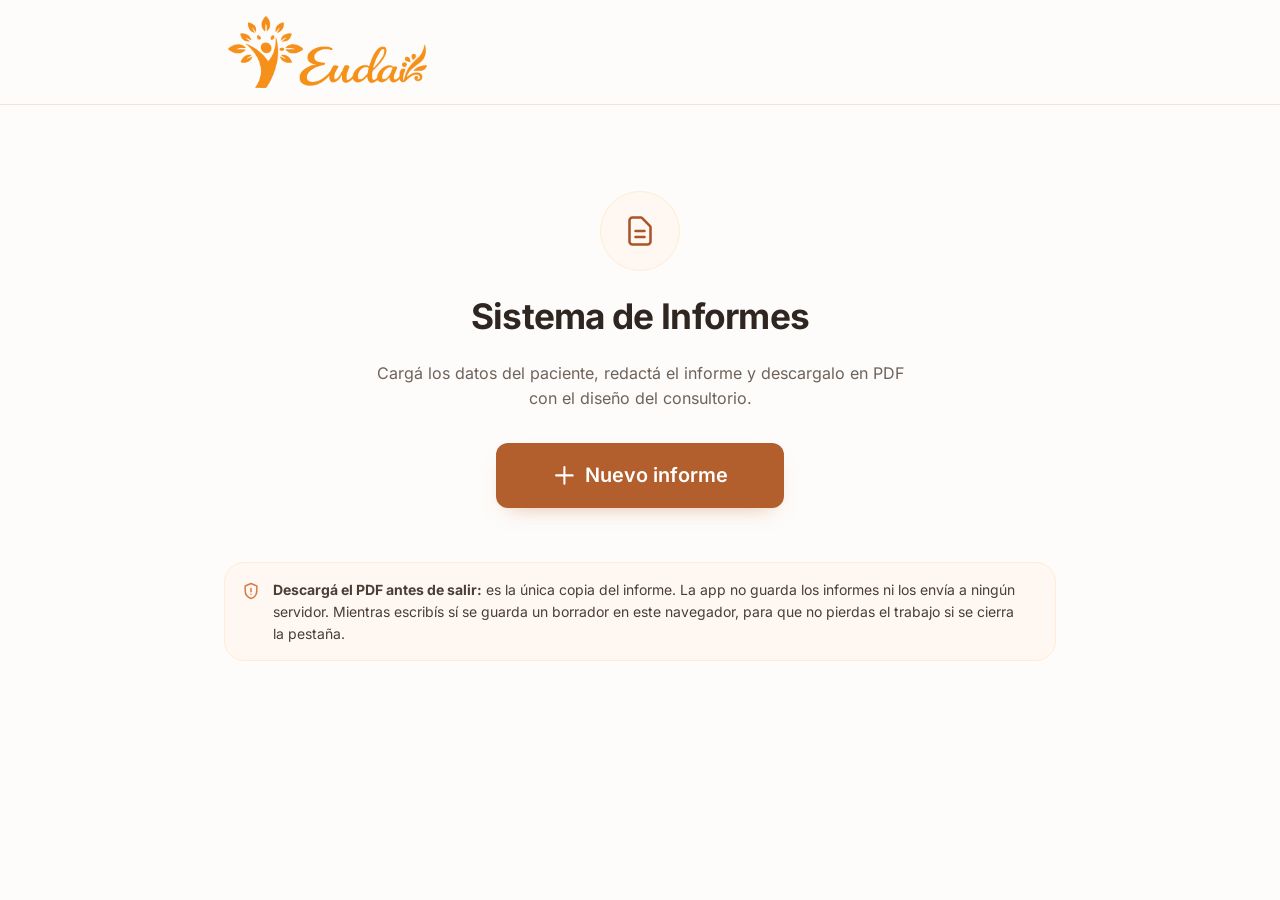
==== index.html @ 8e889660 "fix: carga sin saltos y cabecera fija en el celular - La transición de las vistas es sólo de opacida" ====
<!doctype html>
<html lang="es">
  <head>
    <meta charset="utf-8" />
    <meta name="viewport" content="width=device-width, initial-scale=1, viewport-fit=cover" />
    <title>Eudai · Sistema de Informes</title>
    <meta
      name="description"
      content="Generador de informes profesionales del consultorio Eudai: carga de datos del paciente, redacción del informe y descarga en PDF."
    />
    <meta name="color-scheme" content="light" />
    <meta name="theme-color" content="#fdfcfb" />
    <!-- Los informes contienen datos de salud: no deben indexarse nunca. -->
    <meta name="robots" content="noindex, nofollow" />
    <meta name="referrer" content="no-referrer" />

    <!-- Sólo el arbolito de la marca: a 16 px el logotipo completo es ilegible.
         El SVG sirve para todo tamaño; el PNG es para la pantalla de inicio de
         iOS, que rellena de negro cualquier transparencia. -->
    <link rel="icon" href="assets/favicon.svg" type="image/svg+xml" />
    <link rel="apple-touch-icon" href="assets/apple-touch-icon.png" />

    <!-- La tipografía de interfaz entra en el primer pintado: se precarga. -->
    <link
      rel="preload"
      href="assets/fonts/inter-latin.woff2"
      as="font"
      type="font/woff2"
      crossorigin
    />
    <link rel="stylesheet" href="css/app.css" />
    <!-- La hoja del informe se aplica a esta página sólo al imprimir: el
         informe se imprime desde el documento principal, no desde un iframe. -->
    <link rel="stylesheet" href="css/report.css" media="print" />

    <script src="js/boot.js"></script>
    <script type="module" src="js/app.js"></script>
  </head>

  <body>
    <a class="skip-link" href="#main">Saltar al contenido</a>

    <header class="site-header">
      <div class="shell site-header__inner">
        <a class="brand" href="#/" aria-label="Eudai — ir al inicio">
          <img
            class="brand__logo"
            src="assets/logo.png"
            alt="Eudai"
            width="1187"
            height="430"
          />
        </a>
      </div>
    </header>

    <main class="shell main" id="main" tabindex="-1">
      <!-- ===================== Inicio ===================== -->
      <section class="view" id="view-home" aria-labelledby="home-title">
        <div class="hero">
          <span class="hero__icon" aria-hidden="true">
            <svg viewBox="0 0 24 24" fill="none" stroke="currentColor" stroke-width="1.7">
              <path
                d="M9 12h6m-6 4h6m2 5H7a2 2 0 0 1-2-2V5a2 2 0 0 1 2-2h5.586a1 1 0 0 1 .707.293l5.414 5.414a1 1 0 0 1 .293.707V19a2 2 0 0 1-2 2z"
                stroke-linecap="round"
                stroke-linejoin="round"
              />
            </svg>
          </span>

          <h1 class="hero__title" id="home-title">Sistema de Informes</h1>
          <p class="hero__lead">
            Cargá los datos del paciente, redactá el informe y descargalo en PDF con el
            diseño del consultorio.
          </p>

          <div class="hero__actions">
            <a class="btn btn--primary" href="#/nuevo">
              <svg viewBox="0 0 24 24" fill="none" stroke="currentColor" stroke-width="2" aria-hidden="true">
                <path d="M12 4v16m8-8H4" stroke-linecap="round" />
              </svg>
              Nuevo informe
            </a>
          </div>
        </div>

        <p class="notice" data-privacy-notice>
          <svg viewBox="0 0 24 24" fill="none" stroke="currentColor" stroke-width="1.8" aria-hidden="true">
            <path
              d="M12 3l7 3v5.5c0 4.3-2.9 8.2-7 9.5-4.1-1.3-7-5.2-7-9.5V6l7-3z"
              stroke-linejoin="round"
            />
            <path d="M12 9v4m0 3h.01" stroke-linecap="round" />
          </svg>
          <span data-privacy-text>
            <strong>Descargá el PDF antes de salir:</strong> es la única copia
            del informe. La app no guarda los informes ni los envía a ningún
            servidor. Mientras escribís sí se guarda un borrador en este
            navegador, para que no pierdas el trabajo si se cierra la pestaña.
          </span>
        </p>
      </section>

      <!-- ===================== Nuevo informe ===================== -->
      <section class="view" id="view-form" aria-labelledby="form-title" hidden>
        <div class="view__header">
          <a class="btn-icon" href="#/" aria-label="Volver al inicio">
            <svg viewBox="0 0 24 24" fill="none" stroke="currentColor" stroke-width="2" aria-hidden="true">
              <path d="M10 19l-7-7 7-7m-7 7h18" stroke-linecap="round" stroke-linejoin="round" />
            </svg>
          </a>
          <h1 class="view__title" id="form-title">Nuevo informe</h1>
        </div>

        <form class="form" id="report-form" novalidate>
          <!-- ---------- Datos del paciente ---------- -->
          <fieldset class="fieldset card card--pad">
            <legend class="fieldset__legend">Datos del paciente</legend>

            <div class="grid">
              <div class="field field--wide" data-field="fecha">
                <label class="field__label" for="fecha">Fecha del informe</label>
                <input
                  class="control"
                  id="fecha"
                  name="fecha"
                  type="date"
                  required
                  min="1900-01-01"
                  aria-describedby="fecha-error"
                />
                <p class="field__error" id="fecha-error" role="alert"></p>
              </div>

              <div class="field field--wide" data-field="paciente">
                <label class="field__label" for="paciente">Nombre y apellido</label>
                <input
                  class="control"
                  id="paciente"
                  name="paciente"
                  type="text"
                  required
                  maxlength="80"
                  autocomplete="off"
                  spellcheck="false"
                  placeholder="Ej. Mateo Villalobos"
                  aria-describedby="paciente-error"
                />
                <p class="field__error" id="paciente-error" role="alert"></p>
              </div>

              <div class="field" data-field="dni">
                <label class="field__label" for="dni">
                  DNI <span class="field__optional">Opcional</span>
                </label>
                <input
                  class="control"
                  id="dni"
                  name="dni"
                  type="text"
                  inputmode="numeric"
                  maxlength="13"
                  autocomplete="off"
                  placeholder="Ej. 34.555.222"
                  aria-describedby="dni-error"
                />
                <p class="field__error" id="dni-error" role="alert"></p>
              </div>

              <div class="field" data-field="fecha_nacimiento">
                <label class="field__label" for="fecha_nacimiento">
                  Fecha de nacimiento <span class="field__optional">Opcional</span>
                </label>
                <input
                  class="control"
                  id="fecha_nacimiento"
                  name="fecha_nacimiento"
                  type="date"
                  min="1900-01-01"
                  aria-describedby="fecha_nacimiento-error"
                />
                <p class="field__error" id="fecha_nacimiento-error" role="alert"></p>
              </div>

              <div class="field" data-field="edad">
                <label class="field__label" for="edad">
                  Edad <span class="field__optional">Se calcula sola</span>
                </label>
                <input
                  class="control"
                  id="edad"
                  name="edad"
                  type="text"
                  inputmode="numeric"
                  maxlength="12"
                  autocomplete="off"
                  placeholder="Ej. 45"
                  aria-describedby="edad-error"
                />
                <p class="field__error" id="edad-error" role="alert"></p>
              </div>

              <div class="field" data-field="obra_social">
                <label class="field__label" for="obra_social">
                  Obra social / prepaga <span class="field__optional">Opcional</span>
                </label>
                <input
                  class="control"
                  id="obra_social"
                  name="obra_social"
                  type="text"
                  maxlength="60"
                  autocomplete="off"
                  placeholder="Ej. OSDE"
                  aria-describedby="obra_social-error"
                />
                <p class="field__error" id="obra_social-error" role="alert"></p>
              </div>

              <div class="field" data-field="numero_afiliado">
                <label class="field__label" for="numero_afiliado">
                  Número de afiliado <span class="field__optional">Opcional</span>
                </label>
                <input
                  class="control"
                  id="numero_afiliado"
                  name="numero_afiliado"
                  type="text"
                  maxlength="40"
                  autocomplete="off"
                  placeholder="Ej. 123456-01"
                  aria-describedby="numero_afiliado-error"
                />
                <p class="field__error" id="numero_afiliado-error" role="alert"></p>
              </div>

              <div class="field" data-field="telefono">
                <label class="field__label" for="telefono">
                  Teléfono <span class="field__optional">Opcional</span>
                </label>
                <input
                  class="control"
                  id="telefono"
                  name="telefono"
                  type="tel"
                  inputmode="tel"
                  maxlength="25"
                  autocomplete="off"
                  placeholder="Ej. 11 1234-5678"
                  aria-describedby="telefono-error"
                />
                <p class="field__error" id="telefono-error" role="alert"></p>
              </div>

              <div class="field field--wide" data-field="domicilio">
                <label class="field__label" for="domicilio">
                  Domicilio <span class="field__optional">Opcional</span>
                </label>
                <input
                  class="control"
                  id="domicilio"
                  name="domicilio"
                  type="text"
                  maxlength="120"
                  autocomplete="off"
                  placeholder="Ej. San Martín 123"
                  aria-describedby="domicilio-error"
                />
                <p class="field__error" id="domicilio-error" role="alert"></p>
              </div>

              <div class="field field--wide" data-field="diagnostico_medico">
                <label class="field__label" for="diagnostico_medico">
                  Diagnóstico médico <span class="field__optional">Opcional</span>
                </label>
                <input
                  class="control"
                  id="diagnostico_medico"
                  name="diagnostico_medico"
                  type="text"
                  maxlength="160"
                  autocomplete="off"
                  placeholder="Ej. Fractura de cadera izquierda"
                  aria-describedby="diagnostico_medico-error"
                />
                <p class="field__error" id="diagnostico_medico-error" role="alert"></p>
              </div>
            </div>
          </fieldset>

          <!-- ---------- Detalle clínico ---------- -->
          <fieldset class="fieldset card card--pad">
            <legend class="fieldset__legend">Detalle clínico</legend>

            <div class="grid">
              <div class="field field--wide" data-field="tipo_informe">
                <label class="field__label" for="tipo_informe">Tipo de informe</label>
                <select class="control" id="tipo_informe" name="tipo_informe" required aria-describedby="tipo_informe-error">
                  <option value="Informe inicial">Informe inicial</option>
                  <option value="Evolución">Evolución</option>
                  <option value="Alta kinésica">Alta kinésica</option>
                  <option value="Solicitud de sesiones">Solicitud de sesiones</option>
                  <option value="Informe para obra social">Informe para obra social</option>
                </select>
                <p class="field__error" id="tipo_informe-error" role="alert"></p>
              </div>

              <div class="field field--wide" data-field="contenido">
                <label class="field__label" for="contenido">
                  Contenido del informe
                  <span class="char-count" id="char-count" data-char-count>0 caracteres</span>
                </label>
                <textarea
                  class="control"
                  id="contenido"
                  name="contenido"
                  required
                  maxlength="20000"
                  rows="12"
                  placeholder="Redactá el informe completo acá. Si el texto no entra en una hoja, se reparte en las que hagan falta."
                  aria-describedby="contenido-error contenido-hint"
                ></textarea>
                <p class="field__hint" id="contenido-hint">
                  Los saltos de línea se respetan en el PDF.
                </p>
                <p class="field__error" id="contenido-error" role="alert"></p>
              </div>
            </div>
          </fieldset>

          <!-- ---------- Profesional ---------- -->
          <fieldset class="fieldset card card--pad">
            <legend class="fieldset__legend">Firma y profesional</legend>

            <div class="grid">
              <div class="field field--wide" data-field="profesional_responsable">
                <label class="field__label" for="profesional_responsable">
                  Profesional responsable
                </label>
                <input
                  class="control"
                  id="profesional_responsable"
                  name="profesional_responsable"
                  type="text"
                  required
                  maxlength="80"
                  autocomplete="off"
                  spellcheck="false"
                  placeholder="Ej. Lic. Virginia Hilt Peletti"
                  aria-describedby="profesional_responsable-error"
                />
                <p class="field__error" id="profesional_responsable-error" role="alert"></p>
              </div>

              <div class="field" data-field="matricula">
                <label class="field__label" for="matricula">Matrícula profesional</label>
                <input
                  class="control"
                  id="matricula"
                  name="matricula"
                  type="text"
                  required
                  maxlength="30"
                  autocomplete="off"
                  placeholder="Ej. M. P. 1536"
                  aria-describedby="matricula-error"
                />
                <p class="field__error" id="matricula-error" role="alert"></p>
              </div>

              <div class="field" data-field="especialidad">
                <label class="field__label" for="especialidad">Especialidad</label>
                <select class="control" id="especialidad" name="especialidad" required aria-describedby="especialidad-error">
                  <option value="Kinesiología">Kinesiología</option>
                  <option value="Nutrición">Nutrición</option>
                  <option value="Estimulación Visual">Estimulación Visual</option>
                  <option value="Podología">Podología</option>
                  <option value="Cosmiatría">Cosmiatría</option>
                </select>
                <p class="field__error" id="especialidad-error" role="alert"></p>
              </div>
            </div>
          </fieldset>

          <div class="form__actions">
            <button class="btn btn--primary" type="submit" data-submit>
              <svg viewBox="0 0 24 24" fill="none" stroke="currentColor" stroke-width="2" aria-hidden="true">
                <path
                  d="M17 17h2a2 2 0 0 0 2-2v-4a2 2 0 0 0-2-2H5a2 2 0 0 0-2 2v4a2 2 0 0 0 2 2h2m2 4h6a2 2 0 0 0 2-2v-4a2 2 0 0 0-2-2H9a2 2 0 0 0-2 2v4h10z"
                  stroke-linecap="round"
                  stroke-linejoin="round"
                />
              </svg>
              <span data-submit-label>Generar informe</span>
            </button>
            <button class="btn btn--ghost" type="button" data-clear>Limpiar</button>
          </div>
        </form>
      </section>

      <!-- ===================== Vista previa ===================== -->
      <section class="view" id="view-preview" aria-labelledby="preview-title" hidden>
        <div class="view__header">
          <button class="btn-icon" type="button" data-preview-back aria-label="Volver">
            <svg viewBox="0 0 24 24" fill="none" stroke="currentColor" stroke-width="2" aria-hidden="true">
              <path d="M10 19l-7-7 7-7m-7 7h18" stroke-linecap="round" stroke-linejoin="round" />
            </svg>
          </button>
          <h1 class="view__title" id="preview-title">Vista previa</h1>
          <button class="btn btn--primary" type="button" data-print>
            <svg viewBox="0 0 24 24" fill="none" stroke="currentColor" stroke-width="2" aria-hidden="true">
              <path d="M4 16v1a3 3 0 0 0 3 3h10a3 3 0 0 0 3-3v-1m-4-4l-4 4m0 0l-4-4m4 4V4" stroke-linecap="round" stroke-linejoin="round" />
            </svg>
            Descargar PDF
          </button>
        </div>

        <div class="preview">
          <div class="preview__stage" data-preview-stage>
            <iframe
              class="preview__doc"
              title="Vista previa del informe"
              data-preview-frame
            ></iframe>
          </div>
        </div>
        <p class="preview__status" role="status" data-preview-status></p>
      </section>
    </main>

    <!-- ===================== Diálogo de confirmación ===================== -->
    <dialog class="dialog" data-dialog aria-labelledby="dialog-title">
      <h2 class="dialog__title" id="dialog-title" data-dialog-title></h2>
      <p class="dialog__body" data-dialog-body></p>
      <form method="dialog" class="dialog__actions">
        <button class="btn btn--ghost" value="cancel" type="submit">Cancelar</button>
        <button class="btn btn--danger" value="confirm" type="submit" data-dialog-confirm>
          Confirmar
        </button>
      </form>
    </dialog>

    <!-- ===================== Avisos ===================== -->
    <div class="toast" data-toast role="status" aria-live="polite">
      <svg viewBox="0 0 24 24" fill="none" stroke="currentColor" stroke-width="2.5" aria-hidden="true" data-toast-icon>
        <path d="M5 13l4 4L19 7" stroke-linecap="round" stroke-linejoin="round" />
      </svg>
      <span data-toast-message></span>
    </div>

    <!-- Copia del informe que se manda a imprimir. En pantalla no se ve. -->
    <div class="print-root" data-print-root aria-hidden="true">
      <p class="print-root__empty">
        Para imprimir el informe, abrí la vista previa y usá el botón «Descargar PDF».
      </p>
    </div>
  </body>
</html>
---- css/app.css ----
@charset "UTF-8";

/* ==========================================================================
   Eudai · Sistema de Informes — hoja de estilos de la aplicación
   Orden: fuentes · tokens · reset · layout · componentes · utilidades
   ========================================================================== */

/* --------------------------------------------------------------------------
   1. Tipografías (variables, auto-hospedadas: sin terceros, CSP estricta)
   -------------------------------------------------------------------------- */

/* `optional` y no `swap`: con `swap` el texto se dibuja con la tipografía del
   sistema y se redibuja cuando llega Inter, y en el celular eso se ve como un
   salto de todos los textos y botones. Inter está precargada, así que casi
   siempre llega a tiempo; si no, esa carga se queda con la del sistema y la
   siguiente ya la tiene en caché. */
@font-face {
  font-family: "Inter var";
  font-style: normal;
  font-weight: 100 900;
  font-display: optional;
  src: url("../assets/fonts/inter-latin.woff2") format("woff2");
  unicode-range: U+0000-00FF, U+0131, U+0152-0153, U+02BB-02BC, U+02C6, U+02DA,
    U+02DC, U+0304, U+0308, U+0329, U+2000-206F, U+20AC, U+2122, U+2191, U+2193,
    U+2212, U+2215, U+FEFF, U+FFFD;
}

@font-face {
  font-family: "Inter var";
  font-style: normal;
  font-weight: 100 900;
  font-display: optional;
  src: url("../assets/fonts/inter-latin-ext.woff2") format("woff2");
  unicode-range: U+0100-02BA, U+02BD-02C5, U+02C7-02CC, U+02CE-02D7, U+02DD-02FF,
    U+0304, U+0308, U+0329, U+1D00-1DBF, U+1E00-1E9F, U+1EF2-1EFF, U+2020,
    U+20A0-20AB, U+20AD-20C0, U+2113, U+2C60-2C7F, U+A720-A7FF;
}

/* La tipografía del informe también se declara acá: al imprimir, el informe
   vive en este documento y tiene que estar cargada antes de abrir el diálogo. */
@font-face {
  font-family: "Montserrat var";
  font-style: normal;
  font-weight: 100 900;
  font-display: swap;
  src: url("../assets/fonts/montserrat-latin.woff2") format("woff2");
  unicode-range: U+0000-00FF, U+0131, U+0152-0153, U+02BB-02BC, U+02C6, U+02DA,
    U+02DC, U+0304, U+0308, U+0329, U+2000-206F, U+20AC, U+2122, U+2191, U+2193,
    U+2212, U+2215, U+FEFF, U+FFFD;
}

/* --------------------------------------------------------------------------
   2. Tokens de diseño
   -------------------------------------------------------------------------- */

:root {
  color-scheme: light;

  /* Marca ------------------------------------------------------------------
     El naranja de marca (#d67b45) da 3.1:1 sobre blanco: alcanza para
     superficies e íconos, pero no para texto ni para un botón con texto
     blanco encima. Por eso la marca tiene dos tonos separados por función:
     `--brand-500` pinta, `--brand-ink` y `--brand-600` llevan texto. */
  --brand-50: #fff7f1;
  --brand-100: #ffedd5;
  --brand-200: #f5dcc8;
  --brand-300: #e29a6e;
  --brand-500: #d67b45; /* decorativo: rellenos, bordes, foco */
  --brand-600: #b25e2d; /* fondo del botón principal — 4.63:1 con blanco */
  --brand-700: #9c4f26; /* hover del botón principal */
  --brand-ink: #a8562a; /* texto de marca sobre claro — 5.21:1 */

  /* Neutros --------------------------------------------------------------- */
  --ink-900: #2f2621; /* 14.4:1 */
  --ink-700: #4a3e37; /* 9.4:1  */
  --ink-500: #6f6259; /* 5.9:1  — etiquetas y texto de apoyo */
  --ink-400: #7a6d63; /* 5.0:1  — pistas, «Opcional», metadatos */
  --ink-placeholder: #8e8177; /* 3.6:1 — es una pista, no contenido */

  --surface-page: #fdfcfb;
  --surface-card: #fff;
  --surface-sunken: #f4f1ed;
  --surface-field: rgb(250 243 238 / 55%);

  --line: #efe4da; /* separadores decorativos */
  --line-control: #a68b7b; /* borde de campos — 3.2:1, exigido por 1.4.11 */
  --line-strong: #8f7462; /* mismo borde, en hover */

  /* Estados --------------------------------------------------------------- */
  --danger-500: #c0392b;
  --danger-100: #fdecea;

  /* Tipografía ------------------------------------------------------------ */
  --font-sans: "Inter var", ui-sans-serif, system-ui, -apple-system,
    "Segoe UI", Roboto, "Helvetica Neue", Arial, sans-serif;

  /* Escala fluida: crece con el viewport entre 360px y 1200px */
  --step--2: clamp(0.688rem, 0.67rem + 0.08vw, 0.75rem);
  --step--1: clamp(0.813rem, 0.79rem + 0.11vw, 0.875rem);
  --step-0: clamp(0.938rem, 0.91rem + 0.13vw, 1rem);
  --step-1: clamp(1.063rem, 1rem + 0.3vw, 1.25rem);
  --step-2: clamp(1.25rem, 1.13rem + 0.57vw, 1.625rem);
  --step-3: clamp(1.5rem, 1.25rem + 1.19vw, 2.25rem);

  --leading-tight: 1.2;
  --leading-normal: 1.55;

  /* Espaciado (base 4px, progresión fluida en los tramos grandes) --------- */
  --space-1: 0.25rem;
  --space-2: 0.5rem;
  --space-3: 0.75rem;
  --space-4: 1rem;
  --space-5: 1.5rem;
  --space-6: clamp(1.25rem, 1rem + 1.2vw, 2rem);
  --space-7: clamp(2rem, 1.5rem + 2.4vw, 3.5rem);

  /* Formas ---------------------------------------------------------------- */
  --radius-sm: 0.5rem;
  --radius-md: 0.75rem;
  --radius-lg: 1.25rem;
  --radius-xl: clamp(1.25rem, 0.9rem + 1.6vw, 2rem);
  --radius-pill: 999rem;

  --shadow-sm: 0 1px 2px rgb(74 62 55 / 6%);
  --shadow-md: 0 4px 16px -6px rgb(74 62 55 / 18%);
  --shadow-lg: 0 18px 40px -22px rgb(74 62 55 / 40%);
  --shadow-brand: 0 10px 22px -12px rgb(214 123 69 / 55%);

  /* Movimiento ------------------------------------------------------------ */
  --ease: cubic-bezier(0.2, 0.7, 0.3, 1);
  --dur-fast: 120ms;
  --dur: 220ms;

  /* Layout ---------------------------------------------------------------- */
  --measure: 52rem;
  --gutter: clamp(1rem, 0.6rem + 2vw, 2rem);
  --control-height: 2.75rem; /* 44px — objetivo táctil mínimo */

  /* Safari en iOS hace zoom al enfocar un campo cuyo cuerpo mide menos de
     16px. El píxel va literal a propósito: el umbral de iOS es en píxeles CSS,
     no en rem, así que un `1rem` fallaría con la tipografía base reducida. El
     `max()` deja que el campo siga creciendo si el usuario agranda la letra.
     La alternativa habitual —`maximum-scale=1` en el viewport— desactiva el
     pellizco para ampliar y es un incumplimiento de accesibilidad (WCAG 1.4.4). */
  --control-font-size: max(16px, var(--step--1));

  /* El logotipo es un lockup apaisado (2,8:1): con poca altura queda diminuto
     en el celular, que es donde más se usa la app. */
  --brand-logo-height: clamp(3.5rem, 2.9rem + 2.6vw, 4.5rem);
  /* Alto de la cabecera: el logo, su área de toque y el aire de la barra. */
  --header-block: calc(var(--brand-logo-height) + 2rem);
  --header-offset: calc(var(--header-block) + 1px + env(safe-area-inset-top, 0px));
  --z-header: 10;
  --z-toast: 60;
}

@media (prefers-reduced-motion: reduce) {
  :root {
    --dur-fast: 0ms;
    --dur: 0ms;
  }

  *,
  *::before,
  *::after {
    animation-duration: 1ms !important;
    animation-iteration-count: 1 !important;
    transition-duration: 1ms !important;
    scroll-behavior: auto !important;
  }
}

/* --------------------------------------------------------------------------
   3. Reset
   -------------------------------------------------------------------------- */

*,
*::before,
*::after {
  box-sizing: border-box;
}

* {
  margin: 0;
}

html {
  /* Lo que se enfoca o se busca por ancla no queda tapado por la cabecera. */
  scroll-padding-block-start: calc(var(--header-offset) + var(--space-3));
  -webkit-text-size-adjust: 100%;
  scroll-behavior: smooth;

  /* El color va también en la raíz: el área que asoma al sobre-scrollear, o
     cuando el navegador móvil esconde su barra, la pinta el lienzo, y sin un
     fondo en <html> quedaba una franja negra al final del scroll. */
  background-color: var(--surface-page);

  /* Sin rebote elástico, así no hay área de sobre-scroll que mostrar (y de
     paso no se recarga la página por arrastrar de más hacia abajo). */
  overscroll-behavior-y: none;
}

body {
  min-block-size: 100svh;
  /* Lugar de la cabecera fija. */
  padding-block-start: var(--header-offset);
  font-family: var(--font-sans);
  font-size: var(--step-0);
  line-height: var(--leading-normal);
  color: var(--ink-700);
  background-color: var(--surface-page);
  -webkit-font-smoothing: antialiased;
  text-rendering: optimizeLegibility;
}

img,
svg {
  display: block;
  max-inline-size: 100%;
}

input,
button,
textarea,
select {
  font: inherit;
  color: inherit;
}

button {
  cursor: pointer;
  background: none;
  border: 0;
}

h1,
h2,
h3 {
  line-height: var(--leading-tight);
  text-wrap: balance;
}

p,
li {
  text-wrap: pretty;
}

/* El anillo de foco se limita a lo que se puede enfocar de verdad. Con un
   `:focus-visible` universal, cualquier contenedor que reciba el foco por
   programa —el <main>, el título de la vista al cambiar de pantalla— se
   dibujaba con un borde naranja alrededor de media pantalla. Safari es
   bastante más propenso a mostrarlo que Chrome. */
a:focus-visible,
button:focus-visible,
input:focus-visible,
select:focus-visible,
textarea:focus-visible,
summary:focus-visible,
[tabindex]:not([tabindex="-1"]):focus-visible {
  outline: 2px solid var(--brand-500);
  outline-offset: 2px;
  border-radius: var(--radius-sm);
}

/* Los contenedores que sólo se enfocan por programa nunca muestran anillo:
   no son alcanzables con Tab, así que ahí sólo desorienta. */
[tabindex="-1"]:focus,
[tabindex="-1"]:focus-visible {
  outline: none;
}

::selection {
  background: var(--brand-100);
  color: var(--ink-900);
}

/* Scrollbars discretos, alineados con la marca */
* {
  scrollbar-width: thin;
  scrollbar-color: var(--brand-200) transparent;
}

::-webkit-scrollbar {
  inline-size: 6px;
  block-size: 6px;
}

::-webkit-scrollbar-thumb {
  background: var(--brand-200);
  border-radius: var(--radius-pill);
}

::-webkit-scrollbar-thumb:hover {
  background: var(--brand-500);
}

/* --------------------------------------------------------------------------
   4. Layout
   -------------------------------------------------------------------------- */

.skip-link {
  position: absolute;
  inset-block-start: var(--space-2);
  inset-inline-start: var(--space-2);
  z-index: 100;
  padding: var(--space-2) var(--space-4);
  font-weight: 600;
  color: var(--surface-card);
  background: var(--ink-900);
  border-radius: var(--radius-md);
  transform: translateY(-200%);
  transition: transform var(--dur) var(--ease);
}

.skip-link:focus-visible {
  transform: translateY(0);
}

.shell {
  --shell-inline: min(100% - var(--gutter) * 2, var(--measure));

  inline-size: var(--shell-inline);
  margin-inline: auto;
}

/* Cabecera opaca a propósito.
   Antes era translúcida con `backdrop-filter`, y en Safari de iOS eso fallaba
   por dos motivos a la vez: el desenfoque necesita el prefijo -webkit- (sin
   él no desenfoca nada y el contenido se ve pasar por detrás del 82 % de
   blanco), y un `backdrop-filter` sobre un elemento `sticky` hace que WebKit
   lo pierda durante el scroll con inercia. Un fondo sólido no tiene ninguno
   de los dos problemas, no cuesta nada de composición y sobre una barra con
   el logo el efecto no aportaba nada. */
.site-header {
  /* `fixed` y no `sticky`: en iOS una barra `sticky` se despega del borde
     mientras la barra del navegador se esconde o reaparece, y el contenido se
     ve pasar por el hueco entre la cabecera y el notch. Una barra fija queda
     anclada al borde, y Safari además extiende su color a la zona de la hora.
     El lugar que deja de ocupar lo repone el `padding` de <body>. */
  position: fixed;
  inset-block-start: 0;
  inset-inline: 0;
  z-index: var(--z-header);
  box-sizing: content-box;
  block-size: var(--header-block);
  padding-block-start: env(safe-area-inset-top, 0px);
  background: var(--surface-page);
  border-block-end: 1px solid var(--line);
}

.site-header__inner {
  display: flex;
  align-items: center;
  justify-content: space-between;
  gap: var(--space-4);
  block-size: 100%;
}

.brand {
  display: inline-flex;
  align-items: center;
  padding: var(--space-1);
  border-radius: var(--radius-md);
  transition: opacity var(--dur-fast) var(--ease);
}

.brand:hover {
  opacity: 0.75;
}

.brand__logo {
  block-size: var(--brand-logo-height);
  inline-size: auto;
  object-fit: contain;
}

.main {
  padding-block: var(--space-6) var(--space-7);
}

/* --------------------------------------------------------------------------
   5. Vistas (router por hash)
   -------------------------------------------------------------------------- */

.view[hidden] {
  display: none;
}

/* Primer pintado: `boot.js` avisa si hay que abrir directo en el formulario,
   así no se ve el inicio por un instante al recargar. */
[data-boot="form"] #view-home {
  display: none;
}

[data-boot="form"] #view-form {
  display: block;
}

/* La transición es sólo de opacidad y sólo al navegar (el router marca la
   vista que entra): en la carga inicial nada se mueve. */
.view.is-entering {
  animation: view-in var(--dur) var(--ease) both;
}

@keyframes view-in {
  from {
    opacity: 0;
  }
}

.view__header {
  display: flex;
  flex-wrap: wrap;
  align-items: center;
  gap: var(--space-3);
  margin-block-end: var(--space-5);
}

.view__title {
  flex: 1 1 12rem;
  font-size: var(--step-2);
  font-weight: 600;
  color: var(--ink-900);
}

/* --------------------------------------------------------------------------
   6. Portada
   -------------------------------------------------------------------------- */

.hero {
  display: grid;
  justify-items: center;
  gap: var(--space-5);
  padding-block: var(--space-7);
  text-align: center;
}

.hero__icon {
  display: grid;
  place-items: center;
  inline-size: 5rem;
  block-size: 5rem;
  color: var(--brand-ink);
  background: var(--brand-50);
  border: 1px solid var(--brand-100);
  border-radius: var(--radius-pill);
}

.hero__icon svg {
  inline-size: 2.25rem;
  block-size: 2.25rem;
}

.hero__title {
  font-size: var(--step-3);
  font-weight: 700;
  color: var(--ink-900);
  letter-spacing: -0.02em;
}

.hero__lead {
  max-inline-size: 34rem;
  color: var(--ink-500);
}

.hero__actions {
  display: flex;
  flex-wrap: wrap;
  justify-content: center;
  gap: var(--space-3);
  inline-size: 100%;
  margin-block-start: var(--space-2);
}

.hero__actions .btn {
  flex: 1 1 14rem;
  max-inline-size: 18rem;
  padding-block: var(--space-4);
  font-size: var(--step-1);
}

/* --------------------------------------------------------------------------
   7. Botones
   -------------------------------------------------------------------------- */

.btn {
  display: inline-flex;
  gap: var(--space-2);
  align-items: center;
  justify-content: center;
  min-block-size: var(--control-height);
  padding: var(--space-2) var(--space-5);
  font-size: var(--step--1);
  font-weight: 600;
  text-decoration: none;
  white-space: nowrap;
  border: 1px solid transparent;
  border-radius: var(--radius-md);
  transition:
    background-color var(--dur-fast) var(--ease),
    color var(--dur-fast) var(--ease),
    border-color var(--dur-fast) var(--ease),
    box-shadow var(--dur) var(--ease),
    transform var(--dur-fast) var(--ease);
}

.btn svg {
  flex: none;
  inline-size: 1.25em;
  block-size: 1.25em;
}

.btn:disabled {
  cursor: not-allowed;
  opacity: 0.55;
}

.btn:not(:disabled):active {
  transform: translateY(1px);
}

.btn--primary {
  color: #fff;
  background: var(--brand-600);
  box-shadow: var(--shadow-brand);
}

.btn--primary:not(:disabled):hover {
  background: var(--brand-700);
}

.btn--secondary {
  color: var(--brand-ink);
  background: var(--surface-card);
  border-color: var(--brand-300);
}

.btn--secondary:not(:disabled):hover {
  color: var(--brand-700);
  background: var(--brand-50);
  border-color: var(--brand-500);
}

.btn--ghost {
  color: var(--ink-500);
  font-weight: 500;
}

.btn--ghost:not(:disabled):hover {
  color: var(--ink-700);
  background: var(--surface-sunken);
}

.btn--danger {
  color: var(--danger-500);
  border-color: currentcolor;
}

.btn--danger:not(:disabled):hover {
  background: var(--danger-100);
}

/* Botón circular sólo-ícono (volver, eliminar…) */
.btn-icon {
  display: grid;
  flex: none;
  place-items: center;
  inline-size: var(--control-height);
  block-size: var(--control-height);
  color: var(--ink-500);
  border-radius: var(--radius-pill);
  transition:
    background-color var(--dur-fast) var(--ease),
    color var(--dur-fast) var(--ease);
}

.btn-icon svg {
  inline-size: 1.375rem;
  block-size: 1.375rem;
}

.btn-icon:hover {
  color: var(--ink-900);
  background: var(--surface-sunken);
}

.btn-icon--danger:hover {
  color: var(--danger-500);
  background: var(--danger-100);
}

/* --------------------------------------------------------------------------
   8. Tarjetas y formulario
   -------------------------------------------------------------------------- */

.card {
  background: var(--surface-card);
  border: 1px solid var(--line);
  border-radius: var(--radius-xl);
  box-shadow: var(--shadow-sm);
}

.card--pad {
  padding: var(--space-6);
}

.form {
  display: grid;
  gap: var(--space-5);
}

/* Sin `padding: 0`: iba después de `.card--pad` en la cascada y le anulaba el
   relleno. El `min-inline-size` neutraliza el `min-width: min-content` que los
   navegadores fuerzan en los fieldset y que desborda las rejillas internas. */
.fieldset {
  border: 0;
  min-inline-size: 0;
}

/* Un <legend> se dibuja sobre el borde del fieldset, no dentro de su relleno.
   El float lo devuelve al flujo normal como un bloque cualquiera, que es lo
   que necesita la tarjeta; la rejilla siguiente limpia el float. */
.fieldset__legend {
  float: left;
  inline-size: 100%;
  margin-block-end: var(--space-4);
  font-size: var(--step--2);
  font-weight: 700;
  color: var(--brand-ink);
  text-transform: uppercase;
  letter-spacing: 0.09em;
}

.grid {
  clear: both;
  display: grid;
  grid-template-columns: repeat(auto-fit, minmax(min(100%, 15rem), 1fr));
  gap: var(--space-4);
}

.field {
  display: grid;
  gap: var(--space-1);
  min-inline-size: 0;
}

.field--wide {
  grid-column: 1 / -1;
}

.field__label {
  display: flex;
  flex-wrap: wrap;
  gap: var(--space-2);
  align-items: baseline;
  justify-content: space-between;
  font-size: var(--step--2);
  font-weight: 700;
  color: var(--ink-500);
  text-transform: uppercase;
  letter-spacing: 0.05em;
}

.field__optional {
  font-weight: 500;
  text-transform: none;
  letter-spacing: 0;
  color: var(--ink-400);
}

.control {
  inline-size: 100%;
  min-inline-size: 0;
  min-block-size: var(--control-height);
  padding: var(--space-2) var(--space-4);
  font-size: var(--control-font-size);
  color: var(--ink-700);
  background: var(--surface-field);
  border: 1px solid var(--line-control);
  border-radius: var(--radius-md);
  appearance: none;
  transition:
    border-color var(--dur-fast) var(--ease),
    background-color var(--dur-fast) var(--ease),
    box-shadow var(--dur-fast) var(--ease);
}

.control::placeholder {
  color: var(--ink-placeholder);
}

.control:hover:not(:focus) {
  border-color: var(--line-strong);
}

.control:focus {
  outline: 0;
  background: var(--surface-card);
  border-color: var(--brand-500);
  box-shadow: 0 0 0 3px rgb(214 123 69 / 18%);
}

/* iOS normaliza mal la altura de los date inputs */
.control[type="date"] {
  block-size: var(--control-height);
  font-family: inherit;
}

textarea.control {
  min-block-size: 15rem;
  line-height: var(--leading-normal);
  resize: vertical;
  field-sizing: content; /* progresivo: crece con el contenido */
}

select.control {
  padding-inline-end: var(--space-7);
  background-image: url("data:image/svg+xml,%3Csvg xmlns='http://www.w3.org/2000/svg' viewBox='0 0 20 20' fill='none' stroke='%237a6d63' stroke-width='2' stroke-linecap='round' stroke-linejoin='round'%3E%3Cpath d='M5 8l5 5 5-5'/%3E%3C/svg%3E");
  background-repeat: no-repeat;
  background-position: right var(--space-4) center;
  background-size: 1.125rem;
}

/* Estado de error: sólo tras un intento de envío o al salir del campo */
.field--invalid .control,
.control[aria-invalid="true"] {
  border-color: var(--danger-500);
  background: var(--danger-100);
}

.field__error {
  display: none;
  gap: var(--space-1);
  align-items: center;
  font-size: var(--step--2);
  font-weight: 500;
  color: var(--danger-500);
}

.field--invalid .field__error {
  display: flex;
}

.field__hint {
  font-size: var(--step--2);
  color: var(--ink-400);
}

.char-count {
  font-variant-numeric: tabular-nums;
}

.char-count--warn {
  color: var(--danger-500);
}

.form__actions {
  display: flex;
  flex-wrap: wrap;
  gap: var(--space-3);
  align-items: center;
}

.form__actions .btn--primary {
  flex: 1 1 14rem;
}

/* --------------------------------------------------------------------------
   9. Vista previa del informe
   -------------------------------------------------------------------------- */

.preview {
  display: grid;
  justify-items: center;
  padding: var(--space-5) var(--space-4);
  background: var(--surface-sunken);
  border-radius: var(--radius-lg);
  box-shadow: inset 0 2px 8px rgb(74 62 55 / 8%);
}

/* El documento mide 794px (A4 a 96 dpi) y se reduce con transform:scale.
   El alto del hueco lo fija el JS según el escalado y el nº real de páginas. */
.preview__stage {
  position: relative;
  inline-size: 100%;
  max-inline-size: var(--preview-width, 794px);
  overflow: hidden;
}

.preview__doc {
  position: absolute;
  inset-block-start: 0;
  inset-inline-start: 0;
  inline-size: 794px;
  border: 0;
  transform: scale(var(--preview-scale, 1));
  transform-origin: top left;
}

.preview__status {
  margin-block-start: var(--space-3);
  font-size: var(--step--2);
  color: var(--ink-500);
}

/* --------------------------------------------------------------------------
   10. Avisos, diálogo y toast
   -------------------------------------------------------------------------- */

.notice {
  display: flex;
  gap: var(--space-3);
  align-items: flex-start;
  padding: var(--space-4);
  font-size: var(--step--1);
  color: var(--ink-700);
  background: var(--brand-50);
  border: 1px solid var(--brand-100);
  border-radius: var(--radius-lg);
}

.notice svg {
  flex: none;
  inline-size: 1.25rem;
  block-size: 1.25rem;
  margin-block-start: 0.1em;
  color: var(--brand-500);
}

.dialog {
  /* `margin: auto` es lo que centra un <dialog> modal, y lo pone la hoja de
     estilos del navegador. El reset `* { margin: 0 }` de más arriba lo pisaba
     y el cartel quedaba pegado arriba a la izquierda. */
  margin: auto;
  inline-size: min(100% - 2rem, 26rem);
  padding: var(--space-6);
  color: inherit;
  background: var(--surface-card);
  border: 1px solid var(--line);
  border-radius: var(--radius-lg);
  box-shadow: var(--shadow-lg);
}

.dialog::backdrop {
  background: rgb(47 38 33 / 45%);
  -webkit-backdrop-filter: blur(2px);
  backdrop-filter: blur(2px);
}

.dialog__title {
  margin-block-end: var(--space-2);
  font-size: var(--step-1);
  font-weight: 600;
  color: var(--ink-900);
}

.dialog__body {
  color: var(--ink-500);
}

.dialog__actions {
  display: flex;
  flex-wrap: wrap;
  gap: var(--space-2);
  justify-content: flex-end;
  margin-block-start: var(--space-5);
}

.toast {
  position: fixed;
  inset-block-end: var(--space-5);
  inset-inline: var(--space-4);
  z-index: var(--z-toast);
  display: flex;
  gap: var(--space-2);
  align-items: center;
  justify-content: center;
  inline-size: fit-content;
  max-inline-size: calc(100% - var(--space-4) * 2);
  margin-inline: auto;
  padding: var(--space-3) var(--space-5);
  font-size: var(--step--1);
  font-weight: 500;
  color: #fff;
  background: var(--ink-900);
  border-radius: var(--radius-pill);
  box-shadow: var(--shadow-lg);
  opacity: 0;
  transform: translateY(150%);
  transition:
    opacity var(--dur) var(--ease),
    transform var(--dur) var(--ease);
}

.toast[data-open="true"] {
  opacity: 1;
  transform: translateY(0);
}

.toast svg {
  flex: none;
  inline-size: 1.125rem;
  block-size: 1.125rem;
}

.toast[data-tone="error"] {
  background: var(--danger-500);
}

/* --------------------------------------------------------------------------
   11. Utilidades
   -------------------------------------------------------------------------- */

.visually-hidden {
  position: absolute !important;
  inline-size: 1px;
  block-size: 1px;
  padding: 0;
  margin: -1px;
  overflow: hidden;
  clip-path: inset(50%);
  white-space: nowrap;
  border: 0;
}

.stack > * + * {
  margin-block-start: var(--space-5);
}

.spinner {
  inline-size: 1.125em;
  block-size: 1.125em;
  border: 2px solid currentcolor;
  border-block-start-color: transparent;
  border-radius: var(--radius-pill);
  animation: spin 700ms linear infinite;
}

@keyframes spin {
  to {
    transform: rotate(1turn);
  }
}

/* Impresión.
   Safari en iOS no imprime un iframe: `print()` sobre su ventana imprime la
   página que lo contiene. Por eso el informe ya paginado se copia a
   `.print-root`, en este mismo documento, y se imprime la página entera con
   todo lo demás oculto. `report.css` se carga con media="print", así que sus
   reglas sólo rigen acá. */
.print-root {
  display: none;
}

@media print {
  body > *:not(.print-root) {
    display: none !important;
  }

  body {
    padding: 0;
  }

  .print-root {
    display: block;
    /* Se neutraliza lo que el informe heredaría de la interfaz. */
    font-size: 16px;
    line-height: normal;
    color: initial;
  }

  .print-root :is(h1, h2, h3, p, li) {
    text-wrap: initial;
  }

  .print-root__empty {
    padding: 2rem;
    font-family: var(--font-sans);
    font-size: 12pt;
  }

  /* WebKit en iOS (Safari, y Chrome que usa el mismo motor) ignora
     `@page { margin: 0 }`: imprime con sus propios márgenes (unos 6 mm a los
     lados y 14 mm arriba y abajo) y achica el contenido hasta que entre a lo
     ancho. Una hoja de 210 mm queda entonces al 94 % y mide 279 mm de alto
     contra 269 disponibles: el sobrante cae en una página extra, y el informe
     sale con el doble de hojas.
     La salida es ensanchar el contenido: al ser más ancho, iOS lo achica más y
     la hoja entra también a lo alto, centrada y con margen blanco.
     `-webkit-touch-callout` sólo existe en iOS, así que el resto de los
     navegadores sigue imprimiendo a página completa. */
  @supports (-webkit-touch-callout: none) {
    .print-root {
      inline-size: 230mm;
    }

    .print-root .page {
      margin-inline: auto;
    }
  }
}
---- css/report.css ----
@charset "UTF-8";

/* ==========================================================================
   Eudai · Documento del informe (A4)
   Se carga dentro del iframe de vista previa y es lo que se imprime.
   Todas las medidas van en mm para que pantalla e impresión coincidan.
   ========================================================================== */

@font-face {
  font-family: "Montserrat var";
  font-style: normal;
  font-weight: 100 900;
  font-display: swap;
  src: url("../assets/fonts/montserrat-latin.woff2") format("woff2");
  unicode-range: U+0000-00FF, U+0131, U+0152-0153, U+02BB-02BC, U+02C6, U+02DA,
    U+02DC, U+0304, U+0308, U+0329, U+2000-206F, U+20AC, U+2122, U+2191, U+2193,
    U+2212, U+2215, U+FEFF, U+FFFD;
}

@font-face {
  font-family: "Montserrat var";
  font-style: normal;
  font-weight: 100 900;
  font-display: swap;
  src: url("../assets/fonts/montserrat-latin-ext.woff2") format("woff2");
  unicode-range: U+0100-02BA, U+02BD-02C5, U+02C7-02CC, U+02CE-02D7, U+02DD-02FF,
    U+0304, U+0308, U+0329, U+1D00-1DBF, U+1E00-1E9F, U+1EF2-1EFF, U+2020,
    U+20A0-20AB, U+20AD-20C0, U+2113, U+2C60-2C7F, U+A720-A7FF;
}

@font-face {
  font-family: "Inter var";
  font-style: normal;
  font-weight: 100 900;
  font-display: swap;
  src: url("../assets/fonts/inter-latin.woff2") format("woff2");
  unicode-range: U+0000-00FF, U+0131, U+0152-0153, U+02BB-02BC, U+02C6, U+02DA,
    U+02DC, U+0304, U+0308, U+0329, U+2000-206F, U+20AC, U+2122, U+2191, U+2193,
    U+2212, U+2215, U+FEFF, U+FFFD;
}

@font-face {
  font-family: "Inter var";
  font-style: normal;
  font-weight: 100 900;
  font-display: swap;
  src: url("../assets/fonts/inter-latin-ext.woff2") format("woff2");
  unicode-range: U+0100-02BA, U+02BD-02C5, U+02C7-02CC, U+02CE-02D7, U+02DD-02FF,
    U+0304, U+0308, U+0329, U+1D00-1DBF, U+1E00-1E9F, U+1EF2-1EFF, U+2020,
    U+20A0-20AB, U+20AD-20C0, U+2113, U+2C60-2C7F, U+A720-A7FF;
}

/* --------------------------------------------------------------------------
   Tokens del documento
   -------------------------------------------------------------------------- */

:root {
  /* Paleta de marca del impreso */
  --cream: #f7f6f3;
  --page-2: #fcfcfc;
  --terracotta: #e2571c;
  --icon-stroke: #e85a1e;
  --icon-bg-strong: #f4ccb0;
  --icon-bg-soft: #f9efe9;
  --heading-orange: #f2863c;

  --card-bg: #f8f8f4;
  --card-border: #ecebe7;
  --field-rule: #ebcabc;

  --title-ink: #303038;
  --label-ink: #5e6367;

  --font-display: "Montserrat var", "Montserrat", "Helvetica Neue", Arial, sans-serif;
  --font-body: "Inter var", "Inter", ui-sans-serif, system-ui, sans-serif;

  --rule-thin: 0.45mm;
  --rule-title: 0.8mm;

  /* Geometría de la página */
  --page-w: 210mm;
  --page-h: 297mm;
  --margin-x: 11.3mm;

  /* Rejilla de campos de la ficha del paciente */
  --field-row: 8.6mm;
  --field-gap: 6mm;
}

/* --------------------------------------------------------------------------
   Reset
   -------------------------------------------------------------------------- */

*,
*::before,
*::after {
  box-sizing: border-box;
  margin: 0;
  padding: 0;

  /* Los fondos de color son parte del documento, no decoración de pantalla */
  -webkit-print-color-adjust: exact;
  print-color-adjust: exact;
}

html,
body {
  -webkit-font-smoothing: antialiased;
  -moz-osx-font-smoothing: grayscale;
  text-rendering: geometricPrecision;
}

img,
svg {
  display: block;
  max-inline-size: 100%;
}

body {
  font-family: var(--font-display);
  background: var(--cream);
}

@page {
  size: A4;
  margin: 0;
}

/* --------------------------------------------------------------------------
   Página
   -------------------------------------------------------------------------- */

.page {
  position: relative;
  inline-size: var(--page-w);
  block-size: var(--page-h);
  overflow: hidden;
  background: var(--cream);
  break-after: page;
  break-inside: avoid;
}

.page:last-of-type {
  break-after: auto;
}

.page--data {
  background: var(--page-2);
}

/* Fondo de la hoja: toda la decoración fija (ondas, marcas de agua, logotipo)
   va aplanada en una sola imagen opaca por tipo de hoja.
   Antes eran hasta seis PNG con transparencia superpuestos en cada página, y
   el visor de PDF de Chrome —que en Windows dibuja por CPU— tenía que
   mezclarlos uno por uno cada vez que se desplazaba la vista previa de
   impresión. Una imagen opaca no necesita mezcla. Los fondos se generan a
   partir del render del diseño original, a 2,5× para la impresora. */
.page__bg {
  position: absolute;
  inset: 0;
  z-index: 0;
  inline-size: 100%;
  block-size: 100%;
}

/* --------------------------------------------------------------------------
   Página 1 · portada
   -------------------------------------------------------------------------- */

.cover__title {
  position: absolute;
  inset-block-start: 117.3mm;
  inset-inline: 0;
  z-index: 2;
  font-size: 13.6mm;
  font-weight: 400;
  line-height: 1.46;
  color: var(--title-ink);
  text-align: center;
  letter-spacing: 0.3mm;
}

.cover__title span {
  display: block;
}

.cover__rule {
  position: absolute;
  inset-block-start: 159mm;
  inset-inline: 0;
  z-index: 2;
  inline-size: 78mm;
  block-size: var(--rule-title);
  margin-inline: auto;
  background: var(--terracotta);
}

/* Subtítulo con el tipo de informe (el original lo pedía pero no lo imprimía) */
.cover__kind {
  position: absolute;
  inset-block-start: 163.5mm;
  inset-inline: 0;
  z-index: 2;
  font-size: 4.2mm;
  font-weight: 500;
  color: var(--label-ink);
  text-align: center;
  text-transform: uppercase;
  letter-spacing: 1mm;
}

.cover__kind:empty {
  display: none;
}

/* Campos de portada ------------------------------------------------------ */

.cover__fields {
  position: absolute;
  inset-block-start: 175.6mm;
  /* Acotado también por la derecha: sin esto, un nombre largo empuja la fila
     fuera de la hoja en lugar de quedar contenido. */
  inset-inline: 63.1mm 11.3mm;
  z-index: 2;
  display: grid;
  /* minmax(0, 1fr) por el mismo motivo que en la ficha: los ítems de grid
     traen `min-width: auto` y un dato largo empuja la fila fuera de la hoja
     en lugar de quedar contenida. */
  grid-template-columns: minmax(0, 1fr);
  gap: 11.2mm;
}

.cover-field {
  display: flex;
  gap: 6.1mm;
  align-items: center;
  min-inline-size: 0;
  min-block-size: 16.8mm;
}

.cover-field__icon {
  flex: none;
  inline-size: 16.8mm;
  block-size: 16.8mm;
}

.cover-field__icon svg {
  inline-size: 100%;
  block-size: 100%;
}

.cover-field__text {
  display: flex;
  flex: 1;
  gap: 2.4mm;
  align-items: baseline;
  min-inline-size: 0;
}

.cover-field__label {
  font-size: 5.1mm;
  font-weight: 600;
  color: var(--label-ink);
  white-space: nowrap;
}

/* 62,8 mm es el largo de subrayado del diseño original y se respeta siempre
   que el dato entre. Si no entra, la línea se estira hasta el margen antes de
   recurrir a achicar la letra: es el ajuste que menos se nota. */
.cover-field__line {
  inline-size: fit-content;
  min-inline-size: 62.8mm;
  max-inline-size: 100%;
  overflow: hidden;
  line-height: 1.18;
  white-space: nowrap;
  border-block-end: var(--rule-thin) solid var(--terracotta);
}

.cover-field__value {
  display: inline-block;
  padding: 0 0.5mm 0.8mm;

  /* El JS baja --fit hasta 0.6 si el texto no entra, en vez de recortarlo */
  font-size: calc(4.6mm * var(--fit, 1));
  font-weight: 400;
  color: var(--title-ink);
}

/* --------------------------------------------------------------------------
   Páginas 2+ · encabezado común
   -------------------------------------------------------------------------- */

.sheet__meta {
  position: absolute;
  inset-block-start: 16.45mm;
  inset-inline-end: 10.5mm;
  z-index: 3;
  display: flex;
  gap: 4.5mm;
  align-items: center;
  block-size: 12.5mm;
}

.sheet__meta-title {
  margin-inline-end: 0.5mm;
  font-size: 4mm;
  font-weight: 400;
  color: var(--title-ink);
  white-space: nowrap;
  letter-spacing: 0.35mm;
}

.sheet__meta-sep {
  inline-size: 0.8mm;
  block-size: 12.5mm;
  background: var(--heading-orange);
  border-radius: 0.4mm;
}

.sheet__badge {
  display: grid;
  place-items: center;
  inline-size: 12.5mm;
  block-size: 12.5mm;
  font-size: 6mm;
  font-weight: 600;
  color: #fff;
  background: var(--heading-orange);
  border-radius: 50%;
}

/* Título de sección ------------------------------------------------------ */

.sheet__section {
  position: absolute;
  inset-block-start: 75.6mm;
  inset-inline-start: var(--margin-x);
  z-index: 3;
  display: flex;
  gap: 6.7mm;
  align-items: flex-start;
}

.sheet__section-icon {
  flex: none;
  inline-size: 13mm;
  block-size: 13mm;
}

.sheet__section-icon svg {
  inline-size: 100%;
  block-size: 100%;
}

.sheet__section-heading {
  padding-block-start: 3.3mm;
}

.sheet__section-title {
  font-size: 5.6mm;
  font-weight: 700;
  line-height: 1;
  color: var(--title-ink);
  letter-spacing: 0.2mm;
}

.sheet__section-title::after {
  content: "";
  display: block;
  inline-size: 13mm;
  block-size: 0.8mm;
  margin-block-start: 2.3mm;
  background: var(--icon-stroke);
}

/* --------------------------------------------------------------------------
   Página 2 · fichas
   -------------------------------------------------------------------------- */

.sheet__cards {
  position: absolute;
  inset-block-start: 95.1mm;
  inset-inline-start: var(--margin-x);
  z-index: 2;
  display: flex;
  gap: 6.7mm;
  align-items: flex-start;
  inline-size: 186.4mm;
}

.rcard {
  background: var(--card-bg);
  border: 0.2mm solid var(--card-border);
  border-radius: 3mm;
}

/* Las fichas fluyen (grid), no van posicionadas a mano: así entran los
   campos opcionales sin recalcular coordenadas una por una. */
.rcard--patient {
  flex: none;
  inline-size: 113.9mm;
  min-block-size: 133.8mm;
  padding: 8.4mm 5.2mm;
}

.rcard--professional {
  flex: none;
  inline-size: 65.8mm;
  min-block-size: 95.4mm;
  padding: 8.5mm 6mm;
}

.field-list {
  display: grid;
  /* minmax(0, 1fr): sin esto las filas se dimensionan por su contenido y un
     dato largo se derrama fuera de la tarjeta y de la hoja, en vez de
     recortarse dentro. Es el `min-width: auto` que traen los ítems de grid. */
  grid-template-columns: minmax(0, 1fr);
  gap: var(--field-gap);
  list-style: none;
}

.data-field {
  display: flex;
  gap: 6.9mm;
  align-items: stretch;
  min-inline-size: 0;
  min-block-size: var(--field-row);
}

.data-field__icon {
  flex: none;
  inline-size: var(--field-row);
  block-size: var(--field-row);
}

.data-field__icon svg {
  inline-size: 100%;
  block-size: 100%;
}

.data-field__body {
  position: relative;
  display: flex;
  flex: 1;
  flex-direction: column;
  justify-content: flex-end;
  min-inline-size: 0;
}

.data-field__label {
  margin-block-end: 1.1mm;
  font-size: 2.2mm;
  font-weight: 500;
  line-height: 1;
  color: var(--label-ink);
  white-space: nowrap;
}

.data-field__value {
  padding-inline-start: 0.5mm;
  padding-block-end: 0.7mm;
  overflow: hidden;
  font-size: calc(2.5mm * var(--fit, 1));
  line-height: 1.15;
  color: var(--title-ink);
  white-space: nowrap;
  border-block-end: 0.35mm solid var(--field-rule);
}

/* Último recurso cuando un dato no entra ni achicado: se reparte en dos
   líneas. Un apellido un punto más chico se lee; uno cortado al medio, no.
   El tope de dos líneas evita que una tarjeta crezca sin control. */
.cover-field__line.is-wrapped,
.data-field__value.is-wrapped {
  white-space: normal;
  overflow-wrap: break-word;
}

/* El tope se calcula con el cuerpo real del dato, no con la unidad `lh`: en la
   portada `lh` se resuelve contra la tipografía heredada por la línea, que no
   es la del valor, y el tope quedaba corto justo donde tiene que servir. */
.cover-field__line.is-wrapped {
  /* Con `box-sizing: border-box`, el tope tiene que contemplar también el
     relleno inferior del valor y el grosor del subrayado; si no, la segunda
     línea entra en el cálculo pero se recorta en pantalla. */
  max-block-size: calc(4.6mm * 1.18 * 2 * var(--fit, 1) + 0.8mm + var(--rule-thin));
}

.data-field__value.is-wrapped {
  max-block-size: calc(2.5mm * 1.15 * 2 * var(--fit, 1) + 0.7mm + 0.35mm);
}

/* Ficha del profesional: sin íconos por campo, con su propio encabezado */
.rcard--professional .field-list {
  gap: 7.5mm;
  margin-block-start: 8.4mm;
}

.rcard__heading {
  display: flex;
  gap: 3.5mm;
  align-items: flex-start;
}

.rcard__heading-icon {
  flex: none;
  inline-size: 12mm;
  block-size: 12mm;
}

.rcard__heading-icon svg {
  inline-size: 100%;
  block-size: 100%;
}

.rcard__heading-title {
  padding-block-start: 1.9mm;
  font-size: 5.4mm;
  font-weight: 700;
  line-height: 1;
  color: var(--title-ink);
  letter-spacing: 0.2mm;
}

.rcard__heading-title::after {
  content: "";
  display: block;
  inline-size: 15mm;
  block-size: 0.8mm;
  margin-block-start: 2.5mm;
  background: var(--icon-stroke);
}

.rcard--professional .data-field {
  display: block;
  block-size: auto;
}

.rcard--professional .data-field__label {
  margin-block-end: 2mm;
}

/* --------------------------------------------------------------------------
   Páginas de contenido · conclusiones
   -------------------------------------------------------------------------- */

.sheet__content {
  position: absolute;
  inset-block-start: 95.1mm;
  inset-inline-start: var(--margin-x);
  z-index: 2;
  inline-size: 186.4mm;
  block-size: 160mm;
  padding: 10mm;
  background: var(--card-bg);
  border: 0.2mm solid var(--card-border);
  border-radius: 3mm;
}

/* La hoja decorativa va dentro de la tarjeta y por detrás del cuerpo: en el
   original se dibujaba encima y tapaba el texto de las hojas más cargadas. */
.leaf-watermark {
  position: absolute;
  inset-block-end: 6mm;
  inset-inline-end: 7mm;
  z-index: 0;
  inline-size: 34.4mm;
  block-size: auto;
}

/* Caja de medida: el paginador corta el texto justo donde deja de entrar. */
.content-body {
  position: relative;
  z-index: 1;
  block-size: 100%;
  overflow: hidden;
  font-family: var(--font-body);
  font-size: 3.5mm;
  line-height: 1.6;
  color: var(--title-ink);
  text-align: justify;
  hyphens: auto;
  white-space: pre-wrap;
  overflow-wrap: break-word;
}

/* --------------------------------------------------------------------------
   Sólo en pantalla: las páginas se apilan como hojas sueltas
   -------------------------------------------------------------------------- */

@media screen {
  /* El marco se dimensiona al alto exacto del documento, así que no hay nada
     que desplazar; esto evita la barra por redondeo de subpíxeles y ahorra el
     atributo obsoleto scrolling="no" en el iframe. */
  html {
    overflow: hidden;
  }

  body {
    display: flex;
    flex-direction: column;
    gap: 6mm;
    align-items: center;
    padding-block: 6mm;
    background: transparent;
  }

  .page {
    flex: none;
    box-shadow:
      0 10px 15px -3px rgb(0 0 0 / 10%),
      0 4px 6px -2px rgb(0 0 0 / 5%);
  }
}

/* --------------------------------------------------------------------------
   Sprite de íconos y color heredado
   (sin atributos style inline: la CSP no permite estilos en línea)
   -------------------------------------------------------------------------- */

.sprite {
  position: absolute;
  inline-size: 0;
  block-size: 0;
  overflow: hidden;
}

.cover-field__icon svg,
.data-field__icon svg,
.rcard__heading-icon svg {
  color: var(--icon-stroke);
}
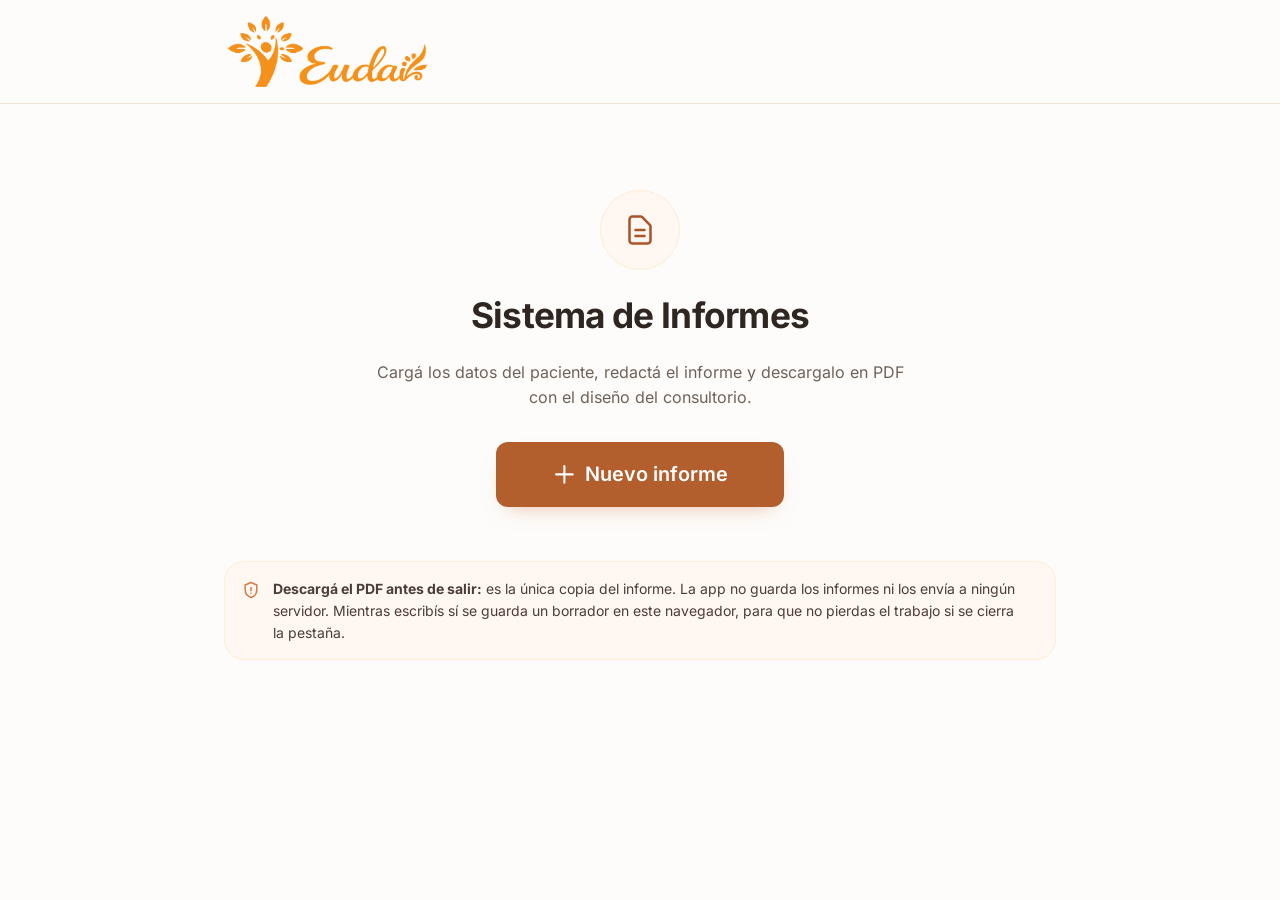
==== commit c93e8cf1: "fix: cabecera sin saltos ni hueco con la barra del navegador en iOS La cabecera fija con env(safe-ar" ====
--- a/index.html
+++ b/index.html
@@ -2,7 +2,11 @@
 <html lang="es">
   <head>
     <meta charset="utf-8" />
-    <meta name="viewport" content="width=device-width, initial-scale=1, viewport-fit=cover" />
+    <!-- Sin `viewport-fit=cover`: el navegador reserva solo la zona del notch
+         y de su barra, y la página nunca depende de `env(safe-area-inset-*)`,
+         que en Chrome para iOS cambia de valor cada vez que la barra se esconde
+         o reaparece. -->
+    <meta name="viewport" content="width=device-width, initial-scale=1" />
     <title>Eudai · Sistema de Informes</title>
     <meta
       name="description"
@@ -35,6 +39,16 @@
 
     <script src="js/boot.js"></script>
     <script type="module" src="js/app.js"></script>
+    <!-- Los módulos se piden todos juntos, no en cascada a medida que cada uno
+         descubre sus importaciones: en el celular eso sumaba casi un segundo. -->
+    <link rel="modulepreload" href="js/schema.js" />
+    <link rel="modulepreload" href="js/sanitize.js" />
+    <link rel="modulepreload" href="js/format.js" />
+    <link rel="modulepreload" href="js/validate.js" />
+    <link rel="modulepreload" href="js/store.js" />
+    <link rel="modulepreload" href="js/ui.js" />
+    <link rel="modulepreload" href="js/report.js" />
+    <link rel="modulepreload" href="js/keyboard.js" />
   </head>
 
   <body>
@@ -454,5 +468,8 @@
         Para imprimir el informe, abrí la vista previa y usá el botón «Descargar PDF».
       </p>
     </div>
+
+    <!-- Al recargar en el formulario, completa los campos antes de pintar. -->
+    <script src="js/restore.js"></script>
   </body>
 </html>
--- a/css/app.css
+++ b/css/app.css
@@ -149,7 +149,6 @@
   --brand-logo-height: clamp(3.5rem, 2.9rem + 2.6vw, 4.5rem);
   /* Alto de la cabecera: el logo, su área de toque y el aire de la barra. */
   --header-block: calc(var(--brand-logo-height) + 2rem);
-  --header-offset: calc(var(--header-block) + 1px + env(safe-area-inset-top, 0px));
   --z-header: 10;
   --z-toast: 60;
 }
@@ -186,24 +185,17 @@
 
 html {
   /* Lo que se enfoca o se busca por ancla no queda tapado por la cabecera. */
-  scroll-padding-block-start: calc(var(--header-offset) + var(--space-3));
+  scroll-padding-block-start: calc(var(--header-block) + 1px + var(--space-3));
   -webkit-text-size-adjust: 100%;
-  scroll-behavior: smooth;
 
   /* El color va también en la raíz: el área que asoma al sobre-scrollear, o
      cuando el navegador móvil esconde su barra, la pinta el lienzo, y sin un
      fondo en <html> quedaba una franja negra al final del scroll. */
   background-color: var(--surface-page);
-
-  /* Sin rebote elástico, así no hay área de sobre-scroll que mostrar (y de
-     paso no se recarga la página por arrastrar de más hacia abajo). */
-  overscroll-behavior-y: none;
 }
 
 body {
   min-block-size: 100svh;
-  /* Lugar de la cabecera fija. */
-  padding-block-start: var(--header-offset);
   font-family: var(--font-sans);
   font-size: var(--step-0);
   line-height: var(--leading-normal);
@@ -332,18 +324,16 @@
    de los dos problemas, no cuesta nada de composición y sobre una barra con
    el logo el efecto no aportaba nada. */
 .site-header {
-  /* `fixed` y no `sticky`: en iOS una barra `sticky` se despega del borde
-     mientras la barra del navegador se esconde o reaparece, y el contenido se
-     ve pasar por el hueco entre la cabecera y el notch. Una barra fija queda
-     anclada al borde, y Safari además extiende su color a la zona de la hora.
-     El lugar que deja de ocupar lo repone el `padding` de <body>. */
-  position: fixed;
+  /* `sticky`, dentro del flujo de la página: ocupa su lugar arriba del todo y
+     se queda pegada al borde al scrollear. Se probó `fixed` con un relleno de
+     `env(safe-area-inset-top)`, y era peor: en Chrome para iOS ese valor
+     cambia cada vez que la barra del navegador se esconde o reaparece, y la
+     cabecera y el relleno de <body> cambiaban de alto a la vez: la página
+     saltaba, y entre la cabecera y el notch quedaba un hueco. */
+  position: sticky;
   inset-block-start: 0;
-  inset-inline: 0;
   z-index: var(--z-header);
-  box-sizing: content-box;
   block-size: var(--header-block);
-  padding-block-start: env(safe-area-inset-top, 0px);
   background: var(--surface-page);
   border-block-end: 1px solid var(--line);
 }
@@ -375,7 +365,8 @@
 }
 
 .main {
-  padding-block: var(--space-6) var(--space-7);
+  /* `--keyboard-inset`: con el teclado abierto, lo que tapa (js/keyboard.js). */
+  padding-block: var(--space-6) calc(var(--space-7) + var(--keyboard-inset, 0px));
 }
 
 /* --------------------------------------------------------------------------
@@ -388,12 +379,28 @@
 
 /* Primer pintado: `boot.js` avisa si hay que abrir directo en el formulario,
    así no se ve el inicio por un instante al recargar. */
-[data-boot="form"] #view-home {
+[data-boot^="form"] #view-home {
   display: none;
 }
 
+[data-boot^="form"] #view-form {
+  display: block;
+}
+
+/* Al recargar en el formulario, `restore.js` (al final de <body>) completa los
+   campos y pasa a `form-ready`. Hasta entonces el formulario no se ve, para no
+   mostrar las fechas vacías («dd/mm/aaaa») y luego llenarse; ocupa su lugar,
+   así que nada se mueve al aparecer. Si el script fallara, la animación lo
+   muestra igual al segundo. */
 [data-boot="form"] #view-form {
-  display: block;
+  visibility: hidden;
+  animation: boot-reveal 0s 1s forwards;
+}
+
+@keyframes boot-reveal {
+  to {
+    visibility: visible;
+  }
 }
 
 /* La transición es sólo de opacidad y sólo al navegar (el router marca la
@@ -991,7 +998,16 @@
      navegadores sigue imprimiendo a página completa. */
   @supports (-webkit-touch-callout: none) {
     .print-root {
-      inline-size: 230mm;
+      inline-size: 222mm;
+    }
+
+    /* Alrededor de la hoja, papel blanco: sin esto el color de fondo de la
+       app se imprimía como una franja gris entre el informe y el margen. */
+    :root,
+    :root body {
+      /* `:root body` para ganarle al fondo crema que `report.css` le pone a
+         <body>, y que se carga después. */
+      background: #fff;
     }
 
     .print-root .page {
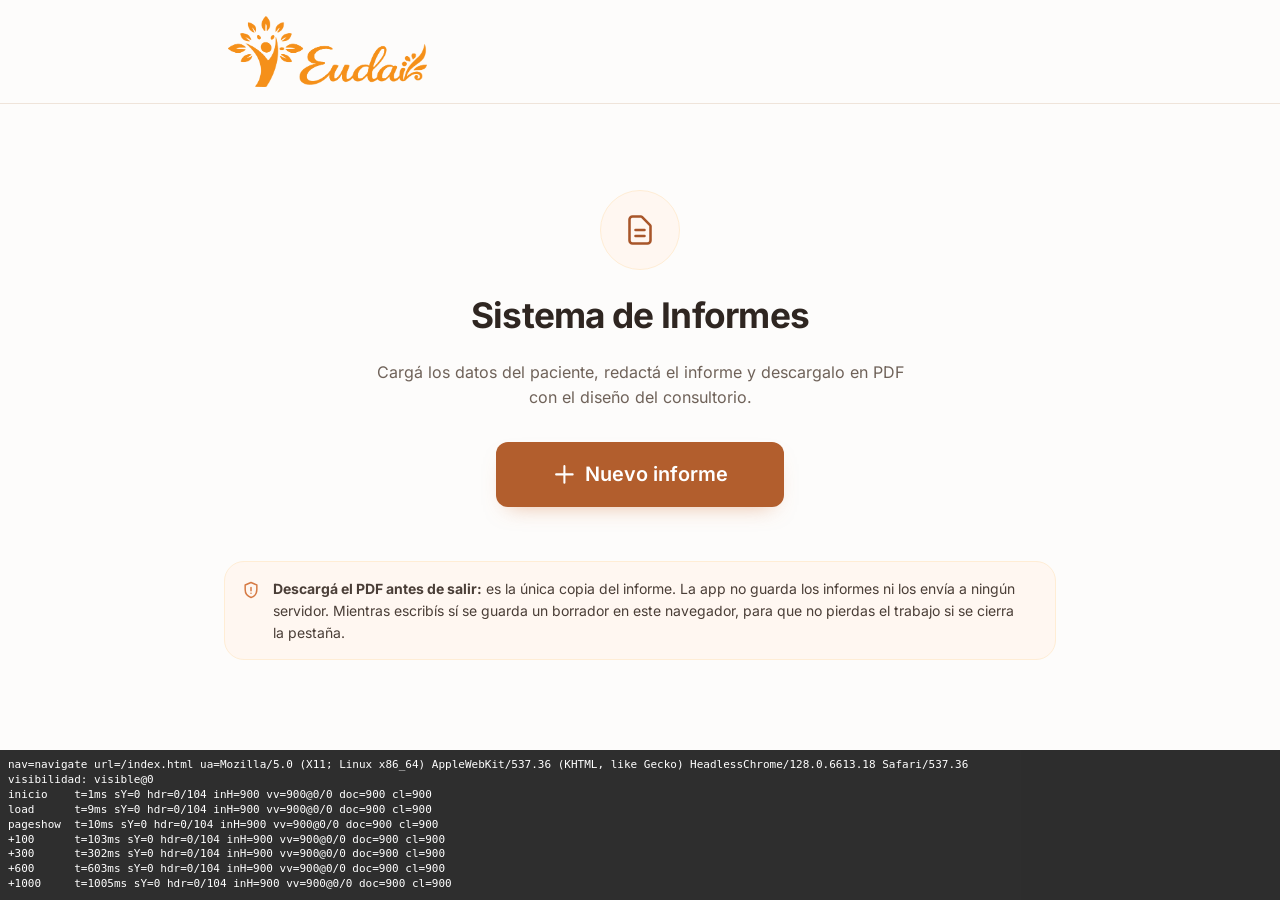
==== commit 8e734c76: "chore: panel de medidas temporal también en la página principal Registra además si la página nació o" ====
--- a/index.html
+++ b/index.html
@@ -39,6 +39,8 @@
 
     <script src="js/boot.js"></script>
     <script type="module" src="js/app.js"></script>
+    <!-- TEMPORAL: panel de medidas para la cabecera en Chrome iOS. -->
+    <script src="js/diagnostico.js" defer></script>
     <!-- Los módulos se piden todos juntos, no en cascada a medida que cada uno
          descubre sus importaciones: en el celular eso sumaba casi un segundo. -->
     <link rel="modulepreload" href="js/schema.js" />
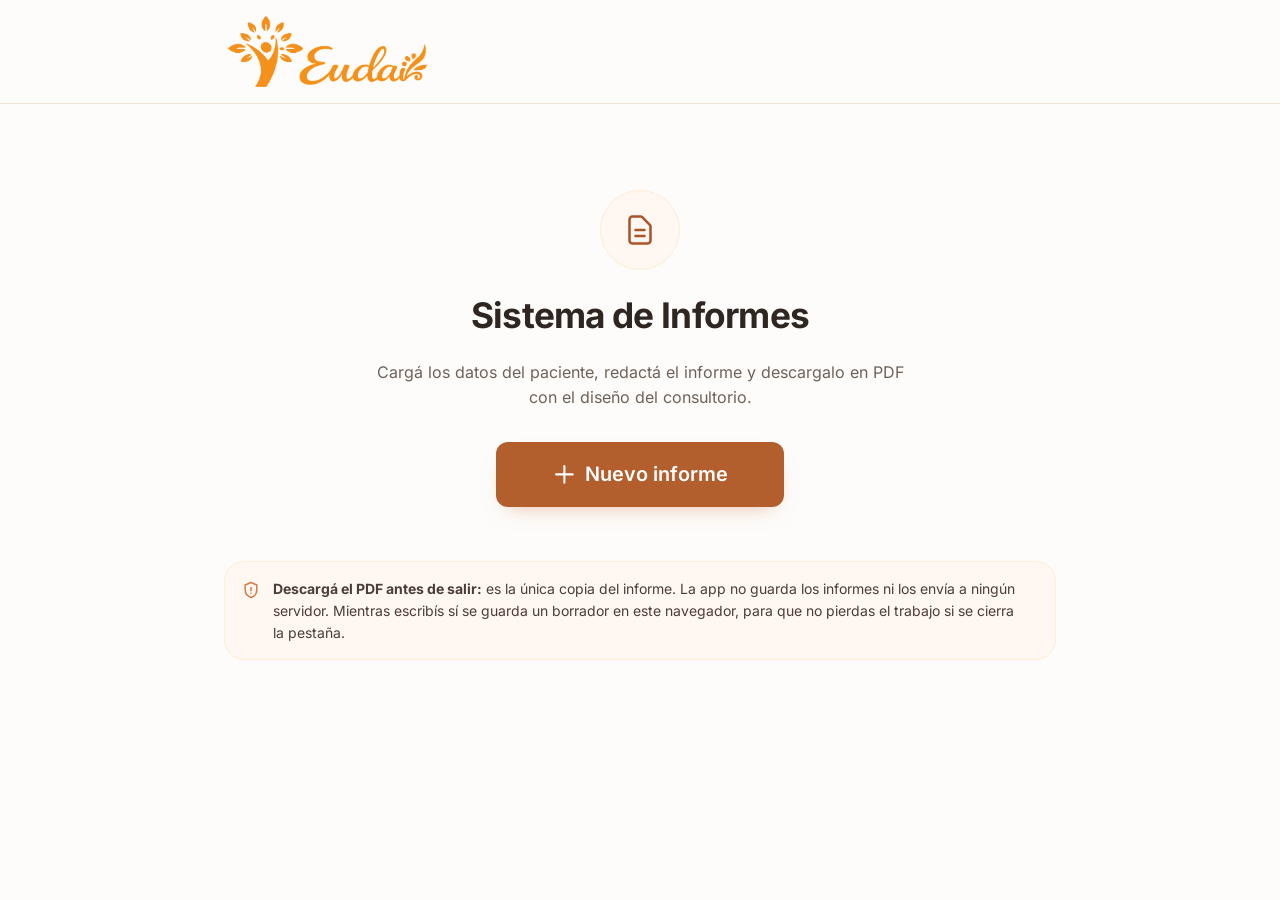
==== commit beee3703: "chore: quitar el panel de medidas de la página principal Las páginas diagnostico.html y plano.html q" ====
--- a/index.html
+++ b/index.html
@@ -39,8 +39,6 @@
 
     <script src="js/boot.js"></script>
     <script type="module" src="js/app.js"></script>
-    <!-- TEMPORAL: panel de medidas para la cabecera en Chrome iOS. -->
-    <script src="js/diagnostico.js" defer></script>
     <!-- Los módulos se piden todos juntos, no en cascada a medida que cada uno
          descubre sus importaciones: en el celular eso sumaba casi un segundo. -->
     <link rel="modulepreload" href="js/schema.js" />
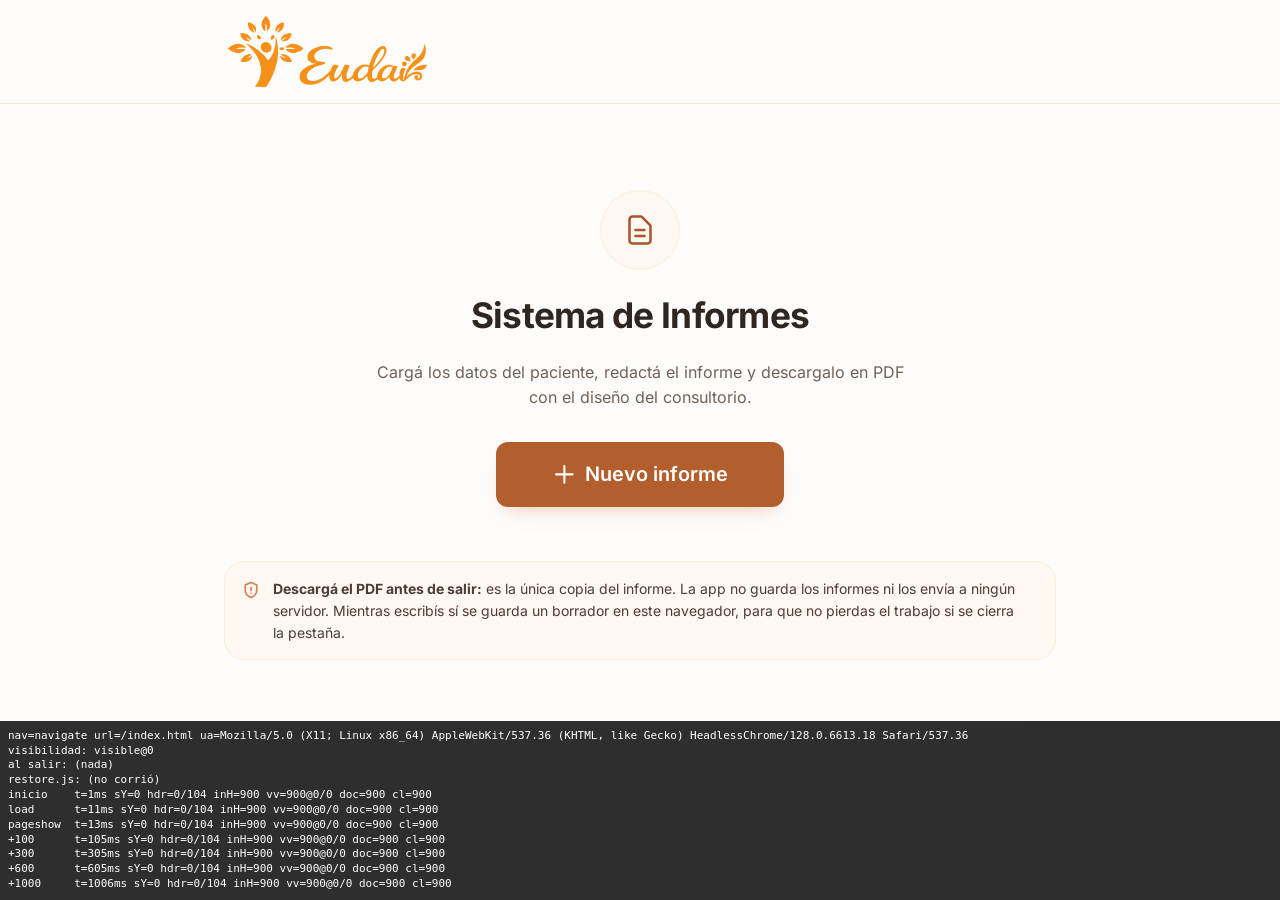
==== commit dd39cc18: "chore: panel temporal con los valores de la reposición al recargar Co-Authored-By: Claude Fable 5.1 " ====
--- a/index.html
+++ b/index.html
@@ -39,6 +39,8 @@
 
     <script src="js/boot.js"></script>
     <script type="module" src="js/app.js"></script>
+    <!-- TEMPORAL: panel de medidas. -->
+    <script src="js/diagnostico.js" defer></script>
     <!-- Los módulos se piden todos juntos, no en cascada a medida que cada uno
          descubre sus importaciones: en el celular eso sumaba casi un segundo. -->
     <link rel="modulepreload" href="js/schema.js" />
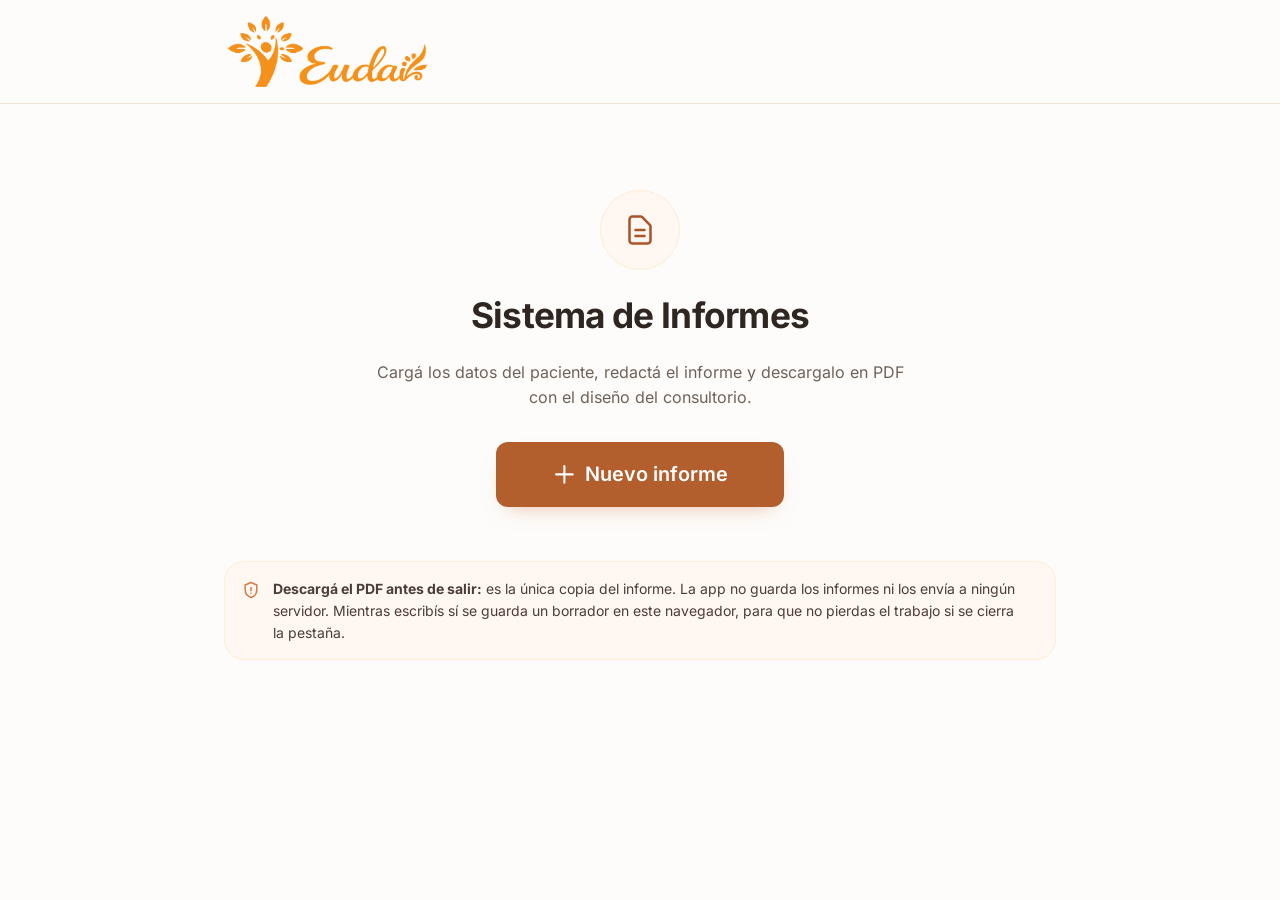
==== commit 8712c2af: "chore: quitar el panel de diagnóstico; el salto al recargar es de Chrome iOS Con la cabecera escondi" ====
--- a/index.html
+++ b/index.html
@@ -39,8 +39,6 @@
 
     <script src="js/boot.js"></script>
     <script type="module" src="js/app.js"></script>
-    <!-- TEMPORAL: panel de medidas. -->
-    <script src="js/diagnostico.js" defer></script>
     <!-- Los módulos se piden todos juntos, no en cascada a medida que cada uno
          descubre sus importaciones: en el celular eso sumaba casi un segundo. -->
     <link rel="modulepreload" href="js/schema.js" />
